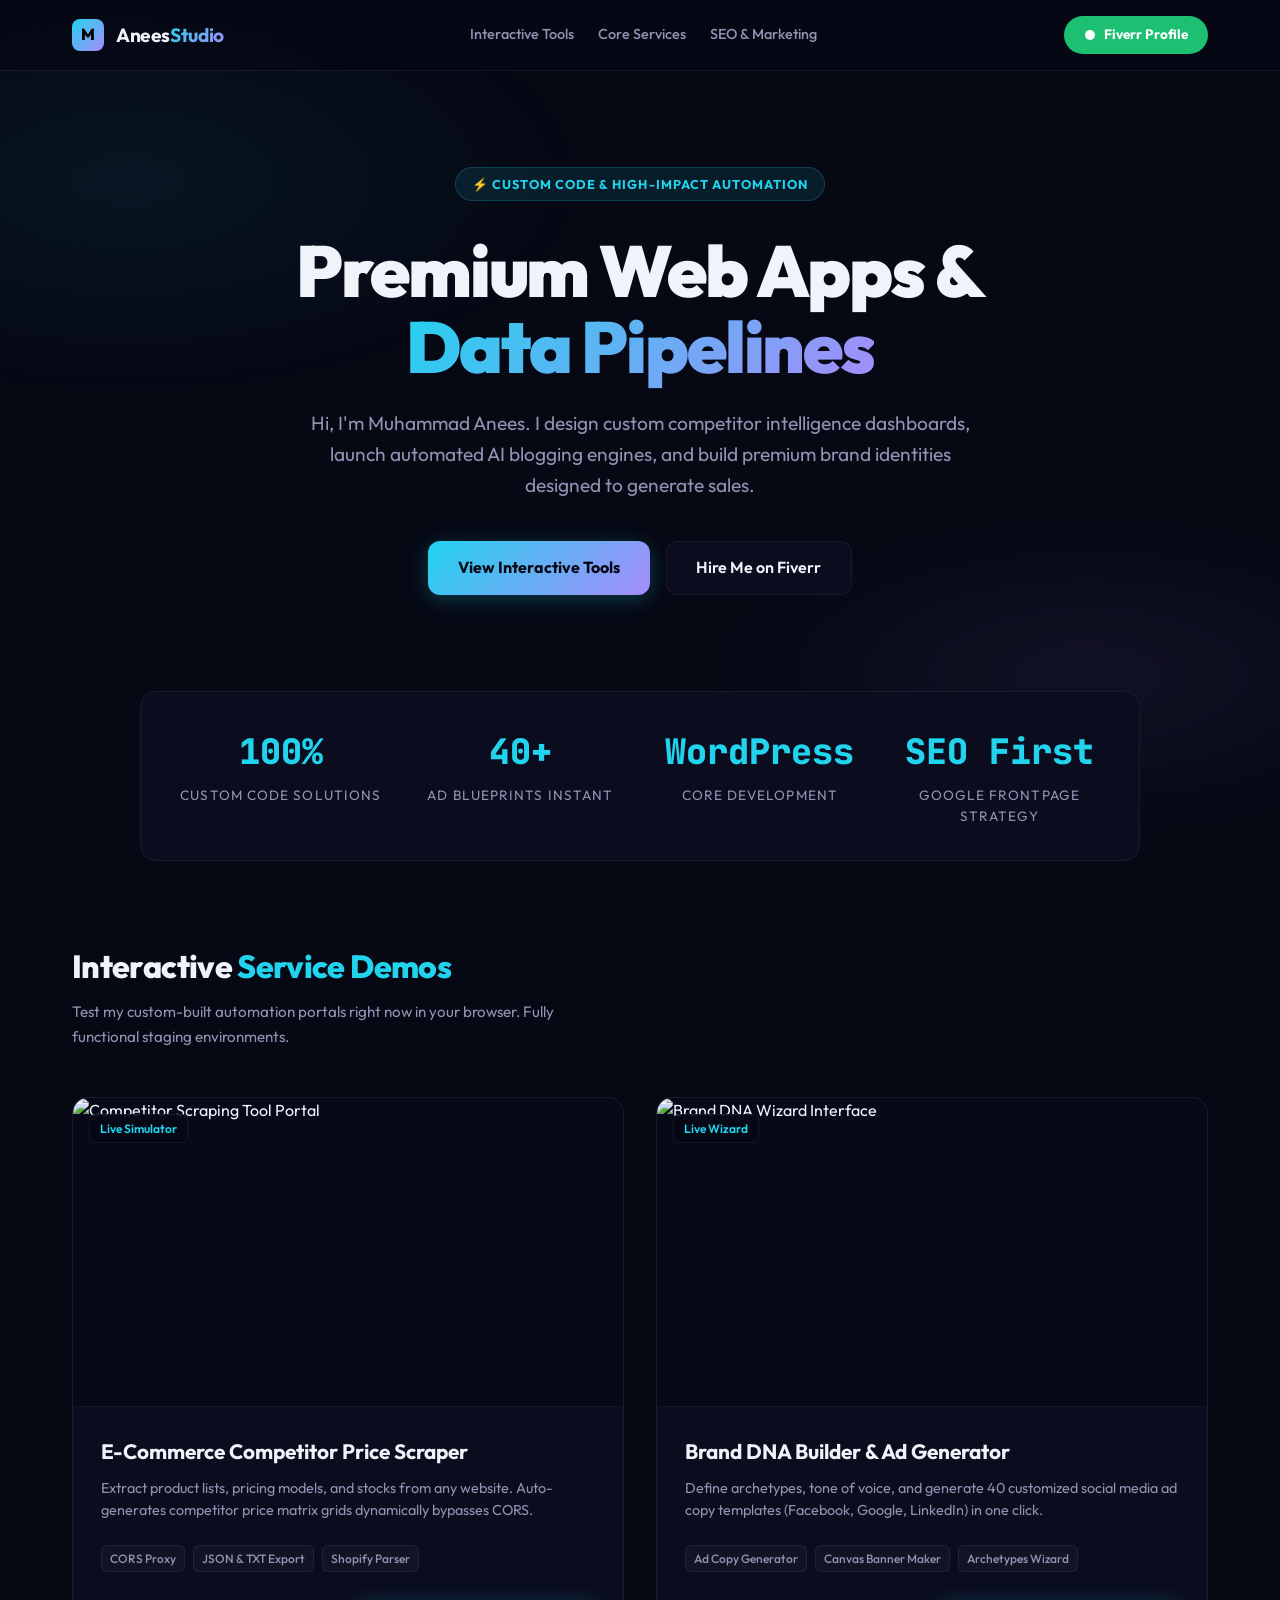
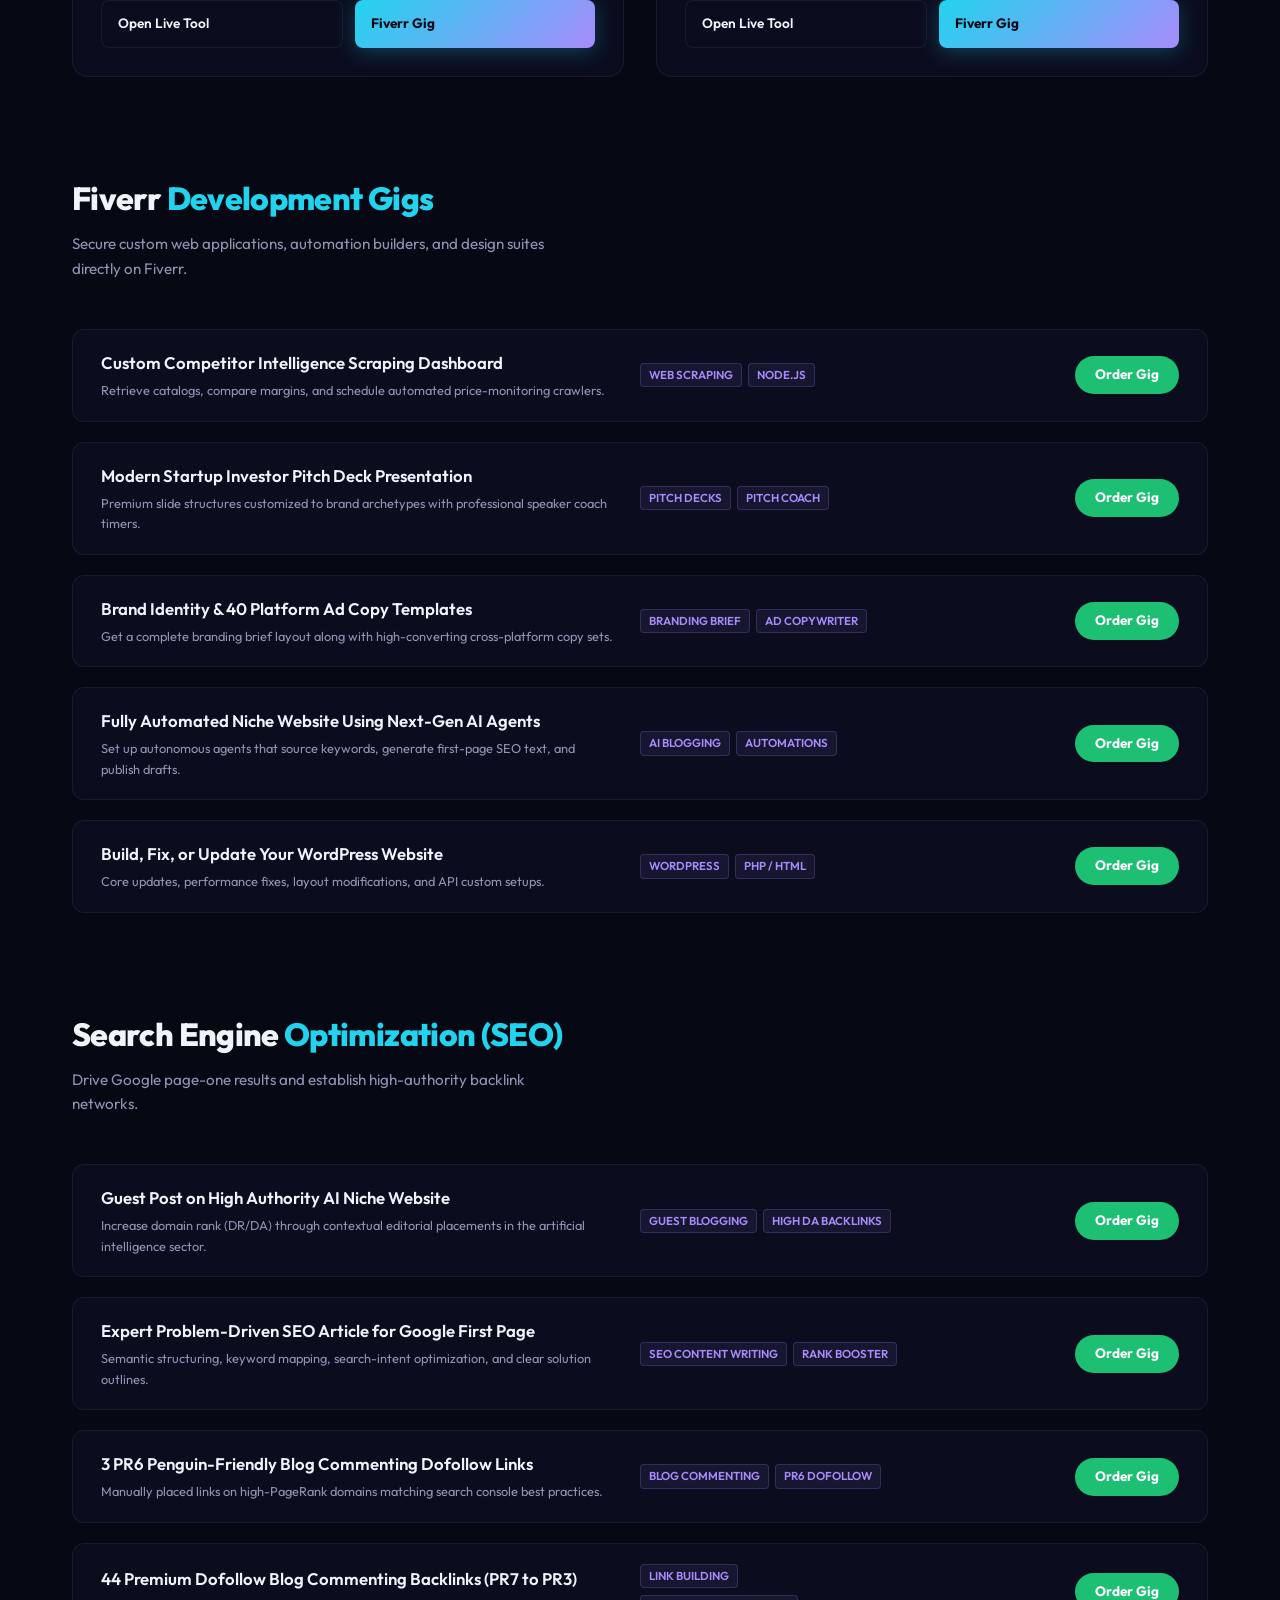
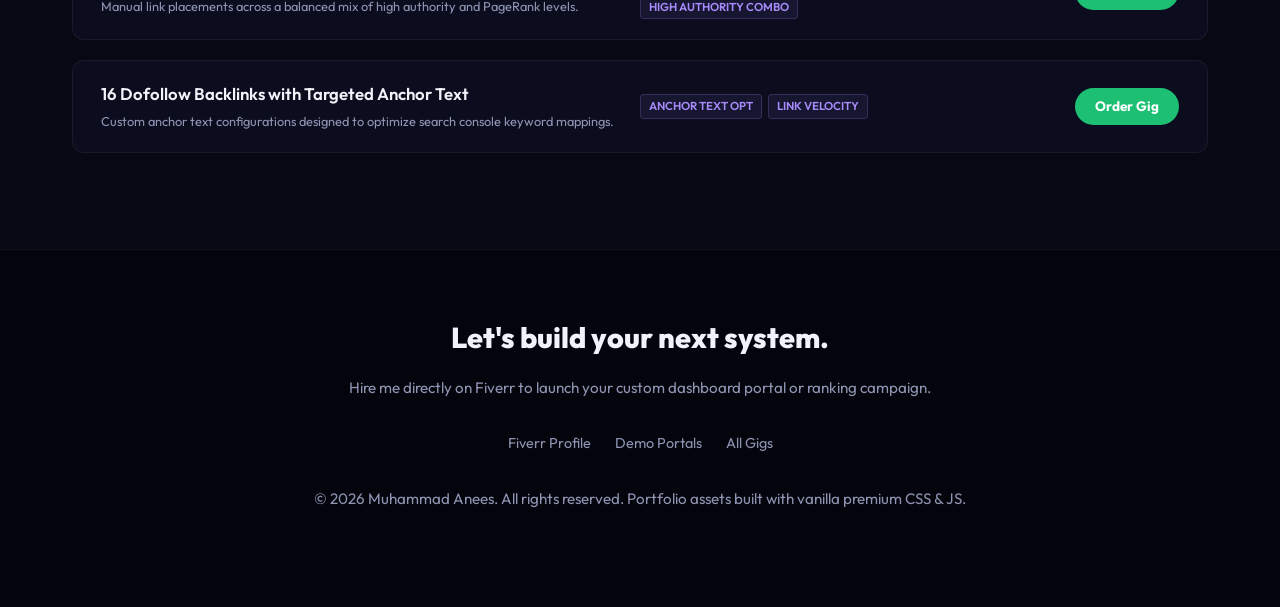
==== index.html @ 30ea53d6 "Add files via upload" ====
<!DOCTYPE html>
<html lang="en">
<head>
  <meta charset="UTF-8">
  <meta name="viewport" content="width=device-width, initial-scale=1.0">
  <title>Muhammad Anees — Premium Tech & Marketing Automations Portfolio</title>
  <meta name="description" content="Portfolio of Muhammad Anees, developer specializing in competitor intelligence scraping, automated AI websites, startup pitch decks, and premium SEO services." />
  <link rel="preconnect" href="https://fonts.googleapis.com">
  <link rel="preconnect" href="https://fonts.gstatic.com" crossorigin>
  <link href="https://fonts.googleapis.com/css2?family=Outfit:wght@300;400;500;600;700;800;900&family=JetBrains+Mono:wght@400;600&display=swap" rel="stylesheet">
  <style>
    /* --- CSS Variables & Design System --- */
    :root {
      --bg: #060814;
      --surface: #0b0d1f;
      --surface-hover: #121633;
      --border: rgba(255, 255, 255, 0.06);
      --border-accent: rgba(34, 211, 238, 0.2);
      --text: #f1f3fa;
      --text-muted: #8e94b2;
      --text-dim: #5c6280;
      
      --cyan: #22d3ee;
      --purple: #a78bfa;
      --pink: #f472b6;
      --green: #34d399;
      --yellow: #fbbf24;
      
      --glow-cyan: 0 0 30px rgba(34, 211, 238, 0.15);
      --glow-purple: 0 0 30px rgba(167, 139, 250, 0.15);
      --radius: 16px;
      --transition: all 0.3s cubic-bezier(0.4, 0, 0.2, 1);
    }

    * { box-sizing: border-box; margin: 0; padding: 0; }
    html { scroll-behavior: smooth; }
    body {
      font-family: 'Outfit', sans-serif;
      background: var(--bg);
      color: var(--text);
      overflow-x: hidden;
      line-height: 1.6;
    }

    /* --- Background Mesh --- */
    .bg-mesh {
      position: fixed; inset: 0; z-index: -1; pointer-events: none;
      background:
        radial-gradient(ellipse 60% 40% at 10% 20%, rgba(34, 211, 238, 0.07) 0%, transparent 60%),
        radial-gradient(ellipse 50% 30% at 85% 75%, rgba(167, 139, 250, 0.08) 0%, transparent 60%);
    }

    /* --- Header & Navigation --- */
    header {
      position: sticky; top: 0; z-index: 100;
      backdrop-filter: blur(24px);
      -webkit-backdrop-filter: blur(24px);
      background: rgba(6, 8, 20, 0.7);
      border-bottom: 1.5px solid var(--border);
    }
    .header-container {
      max-width: 1200px; margin: 0 auto; padding: 1rem 2rem;
      display: flex; justify-content: space-between; align-items: center;
    }
    .logo-container {
      display: flex; align-items: center; gap: 0.75rem;
    }
    .logo-icon {
      width: 32px; height: 32px; border-radius: 8px;
      background: linear-gradient(135deg, var(--cyan), var(--purple));
      display: flex; align-items: center; justify-content: center;
      font-weight: 800; font-size: 1rem; color: #000;
    }
    .logo-text { font-size: 1.2rem; font-weight: 700; letter-spacing: -0.02em; }
    .logo-text span {
      background: linear-gradient(135deg, var(--cyan), var(--purple));
      -webkit-background-clip: text; background-clip: text; -webkit-text-fill-color: transparent;
    }
    nav { display: flex; gap: 1.5rem; }
    nav a {
      color: var(--text-muted); text-decoration: none; font-size: 0.9rem; font-weight: 500;
      transition: var(--transition);
    }
    nav a:hover { color: var(--cyan); }
    
    .btn-fiverr {
      background: #1dbf73; color: #fff; border: none; font-weight: 700; font-size: 0.85rem;
      padding: 0.5rem 1.25rem; border-radius: 99px; cursor: pointer; text-decoration: none;
      display: inline-flex; align-items: center; gap: 0.5rem; transition: var(--transition);
    }
    .btn-fiverr:hover { transform: translateY(-1px); box-shadow: 0 4px 15px rgba(29, 191, 115, 0.3); }

    /* --- Hero Section --- */
    .hero {
      max-width: 1200px; margin: 0 auto; padding: 6rem 2rem 4rem;
      text-align: center; position: relative;
    }
    .badge-hero {
      display: inline-flex; align-items: center; gap: 0.5rem;
      background: rgba(34, 211, 238, 0.1); border: 1.5px solid var(--border-accent);
      border-radius: 99px; padding: 6px 16px; font-size: 0.8rem; font-weight: 700;
      color: var(--cyan); letter-spacing: 0.08em; text-transform: uppercase;
      margin-bottom: 2rem;
    }
    .hero h1 {
      font-size: clamp(2.5rem, 6vw, 4.5rem); font-weight: 900; line-height: 1.05;
      letter-spacing: -0.03em; margin-bottom: 1.5rem;
    }
    .hero h1 span {
      background: linear-gradient(135deg, var(--cyan), var(--purple));
      -webkit-background-clip: text; background-clip: text; -webkit-text-fill-color: transparent;
    }
    .hero p {
      font-size: clamp(1rem, 2vw, 1.2rem); color: var(--text-muted); max-width: 700px;
      margin: 0 auto 2.5rem; font-weight: 400;
    }
    .hero-ctas { display: flex; justify-content: center; gap: 1rem; flex-wrap: wrap; }
    
    .btn-primary {
      background: linear-gradient(135deg, var(--cyan), var(--purple));
      color: #060814; border: none; font-weight: 700; padding: 0.85rem 1.85rem;
      border-radius: 12px; cursor: pointer; text-decoration: none;
      display: inline-flex; align-items: center; gap: 0.5rem; transition: var(--transition);
      box-shadow: 0 4px 20px rgba(34, 211, 238, 0.25);
    }
    .btn-primary:hover { transform: translateY(-2px); box-shadow: 0 8px 30px rgba(34, 211, 238, 0.4); }

    .btn-secondary {
      background: var(--surface); color: var(--text); border: 1.5px solid var(--border);
      font-weight: 600; padding: 0.85rem 1.85rem; border-radius: 12px;
      cursor: pointer; text-decoration: none; display: inline-flex; align-items: center;
      gap: 0.5rem; transition: var(--transition);
    }
    .btn-secondary:hover { border-color: var(--cyan); color: var(--cyan); }

    /* --- Stats Section --- */
    .stats-bar {
      max-width: 1000px; margin: 2rem auto 5rem;
      display: grid; grid-template-columns: repeat(auto-fit, minmax(200px, 1fr));
      gap: 1.5rem; background: var(--surface); border: 1.5px solid var(--border);
      border-radius: var(--radius); padding: 2rem; text-align: center;
    }
    .stat-item h3 {
      font-size: 2.2rem; font-weight: 800; color: var(--cyan); margin-bottom: 0.25rem;
      font-family: 'JetBrains Mono', monospace;
    }
    .stat-item p { font-size: 0.85rem; color: var(--text-muted); text-transform: uppercase; letter-spacing: 0.08em; }

    /* --- Interactive Portfolios Section --- */
    .section-container {
      max-width: 1200px; margin: 0 auto 6rem; padding: 0 2rem;
    }
    .section-header {
      margin-bottom: 3rem; text-align: left; position: relative;
    }
    .section-header h2 { font-size: 2rem; font-weight: 800; letter-spacing: -0.02em; }
    .section-header h2 span { color: var(--cyan); }
    .section-header p { color: var(--text-muted); font-size: 0.95rem; margin-top: 0.5rem; max-width: 500px; }

    .demo-grid {
      display: grid; grid-template-columns: 1fr 1fr; gap: 2rem; margin-bottom: 4rem;
    }
    .demo-card {
      background: var(--surface); border: 1.5px solid var(--border);
      border-radius: var(--radius); overflow: hidden; display: flex; flex-direction: column;
      transition: var(--transition);
    }
    .demo-card:hover {
      border-color: var(--border-accent); transform: translateY(-3px);
      box-shadow: var(--glow-cyan);
    }
    .demo-preview-media {
      width: 100%; aspect-ratio: 16 / 9; background: #070918;
      border-bottom: 1.5px solid var(--border); position: relative; overflow: hidden;
    }
    .demo-preview-media img { width: 100%; height: 100%; object-fit: cover; transition: var(--transition); }
    .demo-card:hover .demo-preview-media img { transform: scale(1.03); }
    
    .demo-badge-floating {
      position: absolute; top: 1rem; left: 1rem;
      background: rgba(6, 8, 20, 0.85); border: 1px solid var(--border);
      border-radius: 6px; padding: 4px 10px; font-size: 0.75rem; font-weight: 600;
      color: var(--cyan); backdrop-filter: blur(8px);
    }
    
    .demo-info { padding: 1.75rem; display: flex; flex-direction: column; flex: 1; }
    .demo-info h3 { font-size: 1.3rem; font-weight: 700; margin-bottom: 0.5rem; }
    .demo-info p { font-size: 0.9rem; color: var(--text-muted); margin-bottom: 1.5rem; line-height: 1.55; }
    
    .feature-tags { display: flex; flex-wrap: wrap; gap: 0.5rem; margin-bottom: 1.75rem; }
    .feature-tag {
      background: rgba(255, 255, 255, 0.03); border: 1px solid var(--border);
      border-radius: 6px; padding: 3px 8px; font-size: 0.75rem; font-weight: 500;
      color: var(--text-muted);
    }
    
    .demo-actions {
      display: flex; gap: 0.75rem; margin-top: auto;
    }
    .demo-actions .btn { flex: 1; font-size: 0.85rem; padding: 0.75rem 1rem; border-radius: 8px; text-align: center; }

    /* --- Gig Services Table List --- */
    .gigs-list {
      display: flex; flex-direction: column; gap: 1.25rem;
    }
    .gig-row-item {
      background: var(--surface); border: 1.5px solid var(--border);
      border-radius: 12px; padding: 1.25rem 1.75rem;
      display: grid; grid-template-columns: 2fr 1fr 1fr; align-items: center;
      gap: 1.5rem; transition: var(--transition);
    }
    .gig-row-item:hover {
      border-color: rgba(167, 139, 250, 0.25); background: var(--surface-hover);
    }
    .gig-title-col h4 { font-size: 1.05rem; font-weight: 600; margin-bottom: 0.2rem; }
    .gig-title-col p { font-size: 0.8rem; color: var(--text-muted); }
    .gig-badge-col { display: flex; flex-wrap: wrap; gap: 0.4rem; }
    .gig-badge-col span {
      background: rgba(167, 139, 250, 0.08); border: 1px solid rgba(167, 139, 250, 0.2);
      border-radius: 4px; padding: 2px 8px; font-size: 0.72rem; font-weight: 600;
      color: var(--purple); text-transform: uppercase;
    }
    .gig-cta-col { text-align: right; }
    
    /* --- Contact Footer --- */
    footer {
      border-top: 1px solid var(--border); background: #03040c;
      padding: 4rem 2rem; text-align: center;
    }
    .footer-content { max-width: 800px; margin: 0 auto; }
    .footer-content h2 { font-size: 1.8rem; font-weight: 800; margin-bottom: 1rem; }
    .footer-content p { color: var(--text-muted); font-size: 0.95rem; margin-bottom: 2rem; }
    .social-links { display: flex; justify-content: center; gap: 1.5rem; margin-bottom: 2rem; }
    .social-links a { color: var(--text-muted); text-decoration: none; font-size: 0.9rem; transition: var(--transition); }
    .social-links a:hover { color: var(--cyan); }
    .copyright { font-size: 0.8rem; color: var(--text-dim); }

    /* --- Responsive Styling --- */
    @media (max-width: 860px) {
      .demo-grid { grid-template-columns: 1fr; }
      .gig-row-item { grid-template-columns: 1fr; gap: 0.75rem; text-align: left; }
      .gig-cta-col { text-align: left; margin-top: 0.5rem; }
      nav { display: none; }
    }
  </style>
</head>
<body>
  <div class="bg-mesh"></div>

  <!-- Header -->
  <header>
    <div class="header-container">
      <div class="logo-container">
        <div class="logo-icon">M</div>
        <div class="logo-text">Anees<span>Studio</span></div>
      </div>
      <nav>
        <a href="#interactive-suites">Interactive Tools</a>
        <a href="#branding-services">Core Services</a>
        <a href="#seo-services">SEO & Marketing</a>
      </nav>
      <a href="https://www.fiverr.com/apprentice_need" target="_blank" class="btn-fiverr">
        <svg width="12" height="12" viewBox="0 0 12 12" fill="currentColor">
          <circle cx="6" cy="6" r="5"/>
        </svg>
        Fiverr Profile
      </a>
    </div>
  </header>

  <!-- Hero Section -->
  <section class="hero">
    <div class="badge-hero">⚡ Custom Code & High-Impact Automation</div>
    <h1>Premium Web Apps &<br><span>Data Pipelines</span></h1>
    <p>Hi, I'm Muhammad Anees. I design custom competitor intelligence dashboards, launch automated AI blogging engines, and build premium brand identities designed to generate sales.</p>
    <div class="hero-ctas">
      <a href="#interactive-suites" class="btn-primary">View Interactive Tools</a>
      <a href="https://www.fiverr.com/apprentice_need" target="_blank" class="btn-secondary">Hire Me on Fiverr</a>
    </div>
  </section>

  <!-- Stats -->
  <section class="stats-bar">
    <div class="stat-item">
      <h3>100%</h3>
      <p>Custom Code Solutions</p>
    </div>
    <div class="stat-item">
      <h3>40+</h3>
      <p>Ad Blueprints Instant</p>
    </div>
    <div class="stat-item">
      <h3>WordPress</h3>
      <p>Core Development</p>
    </div>
    <div class="stat-item">
      <h3>SEO First</h3>
      <p>Google Frontpage Strategy</p>
    </div>
  </section>

  <!-- Interactive Suites Section -->
  <section id="interactive-suites" class="section-container">
    <div class="section-header">
      <h2>Interactive <span>Service Demos</span></h2>
      <p>Test my custom-built automation portals right now in your browser. Fully functional staging environments.</p>
    </div>

    <div class="demo-grid">
      <!-- Demo 1: SpyGlass Scraper -->
      <div class="demo-card">
        <div class="demo-preview-media">
          <img src="web_scraper_preview_1783635718986.webp" alt="Competitor Scraping Tool Portal" />
          <div class="demo-badge-floating">Live Simulator</div>
        </div>
        <div class="demo-info">
          <h3>E-Commerce Competitor Price Scraper</h3>
          <p>Extract product lists, pricing models, and stocks from any website. Auto-generates competitor price matrix grids dynamically bypasses CORS.</p>
          <div class="feature-tags">
            <span class="feature-tag">CORS Proxy</span>
            <span class="feature-tag">JSON & TXT Export</span>
            <span class="feature-tag">Shopify Parser</span>
          </div>
          <div class="demo-actions">
            <a href="web-scraper/index.html" class="btn btn-secondary">Open Live Tool</a>
            <a href="https://www.fiverr.com/apprentice_need/build-a-custom-competitor-intelligence-and-scraping-dashboard" target="_blank" class="btn btn-primary">Fiverr Gig</a>
          </div>
        </div>
      </div>

      <!-- Demo 2: Brand DNA Builder -->
      <div class="demo-card">
        <div class="demo-preview-media">
          <img src="brand_dna_preview_1783634259829.webp" alt="Brand DNA Wizard Interface" />
          <div class="demo-badge-floating">Live Wizard</div>
        </div>
        <div class="demo-info">
          <h3>Brand DNA Builder & Ad Generator</h3>
          <p>Define archetypes, tone of voice, and generate 40 customized social media ad copy templates (Facebook, Google, LinkedIn) in one click.</p>
          <div class="feature-tags">
            <span class="feature-tag">Ad Copy Generator</span>
            <span class="feature-tag">Canvas Banner Maker</span>
            <span class="feature-tag">Archetypes Wizard</span>
          </div>
          <div class="demo-actions">
            <a href="brand-dna-builder/index.html" class="btn btn-secondary">Open Live Tool</a>
            <a href="https://www.fiverr.com/apprentice_need/create-your-brand-identity-ad-copy-templates" target="_blank" class="btn btn-primary">Fiverr Gig</a>
          </div>
        </div>
      </div>
    </div>
  </section>

  <!-- Core Services Gigs Section -->
  <section id="branding-services" class="section-container">
    <div class="section-header">
      <h2>Fiverr <span>Development Gigs</span></h2>
      <p>Secure custom web applications, automation builders, and design suites directly on Fiverr.</p>
    </div>

    <div class="gigs-list">
      <!-- Competitor Scraper Gig -->
      <div class="gig-row-item">
        <div class="gig-title-col">
          <h4>Custom Competitor Intelligence Scraping Dashboard</h4>
          <p>Retrieve catalogs, compare margins, and schedule automated price-monitoring crawlers.</p>
        </div>
        <div class="gig-badge-col">
          <span>Web Scraping</span>
          <span>Node.js</span>
        </div>
        <div class="gig-cta-col">
          <a href="https://www.fiverr.com/apprentice_need/build-a-custom-competitor-intelligence-and-scraping-dashboard" target="_blank" class="btn-fiverr">Order Gig</a>
        </div>
      </div>

      <!-- Startup Investor Pitch Deck Gig -->
      <div class="gig-row-item">
        <div class="gig-title-col">
          <h4>Modern Startup Investor Pitch Deck Presentation</h4>
          <p>Premium slide structures customized to brand archetypes with professional speaker coach timers.</p>
        </div>
        <div class="gig-badge-col">
          <span>Pitch Decks</span>
          <span>Pitch Coach</span>
        </div>
        <div class="gig-cta-col">
          <a href="https://www.fiverr.com/apprentice_need/design-a-modern-startup-investor-pitch-deck-presentation" target="_blank" class="btn-fiverr">Order Gig</a>
        </div>
      </div>

      <!-- Brand Identity Ad Copy Gig -->
      <div class="gig-row-item">
        <div class="gig-title-col">
          <h4>Brand Identity &amp; 40 Platform Ad Copy Templates</h4>
          <p>Get a complete branding brief layout along with high-converting cross-platform copy sets.</p>
        </div>
        <div class="gig-badge-col">
          <span>Branding Brief</span>
          <span>Ad Copywriter</span>
        </div>
        <div class="gig-cta-col">
          <a href="https://www.fiverr.com/apprentice_need/create-your-brand-identity-ad-copy-templates" target="_blank" class="btn-fiverr">Order Gig</a>
        </div>
      </div>

      <!-- Automated Niche Website Gig -->
      <div class="gig-row-item">
        <div class="gig-title-col">
          <h4>Fully Automated Niche Website Using Next-Gen AI Agents</h4>
          <p>Set up autonomous agents that source keywords, generate first-page SEO text, and publish drafts.</p>
        </div>
        <div class="gig-badge-col">
          <span>AI Blogging</span>
          <span>Automations</span>
        </div>
        <div class="gig-cta-col">
          <a href="https://www.fiverr.com/apprentice_need/build-a-fully-automated-niche-website-using-next-gen-ai-agents" target="_blank" class="btn-fiverr">Order Gig</a>
        </div>
      </div>

      <!-- Wordpress Website Gig -->
      <div class="gig-row-item">
        <div class="gig-title-col">
          <h4>Build, Fix, or Update Your WordPress Website</h4>
          <p>Core updates, performance fixes, layout modifications, and API custom setups.</p>
        </div>
        <div class="gig-badge-col">
          <span>WordPress</span>
          <span>PHP / HTML</span>
        </div>
        <div class="gig-cta-col">
          <a href="https://www.fiverr.com/apprentice_need/build-fix-or-update-your-wordpress-website" target="_blank" class="btn-fiverr">Order Gig</a>
        </div>
      </div>
    </div>
  </section>

  <!-- SEO Gigs Section -->
  <section id="seo-services" class="section-container">
    <div class="section-header">
      <h2>Search Engine <span>Optimization (SEO)</span></h2>
      <p>Drive Google page-one results and establish high-authority backlink networks.</p>
    </div>

    <div class="gigs-list">
      <!-- Guest Post Gig -->
      <div class="gig-row-item">
        <div class="gig-title-col">
          <h4>Guest Post on High Authority AI Niche Website</h4>
          <p>Increase domain rank (DR/DA) through contextual editorial placements in the artificial intelligence sector.</p>
        </div>
        <div class="gig-badge-col">
          <span>Guest Blogging</span>
          <span>High DA Backlinks</span>
        </div>
        <div class="gig-cta-col">
          <a href="https://www.fiverr.com/apprentice_need/guest-post-on-ai-niche-website-high-dr-and-da" target="_blank" class="btn-fiverr">Order Gig</a>
        </div>
      </div>

      <!-- Google First Page Article Gig -->
      <div class="gig-row-item">
        <div class="gig-title-col">
          <h4>Expert Problem-Driven SEO Article for Google First Page</h4>
          <p>Semantic structuring, keyword mapping, search-intent optimization, and clear solution outlines.</p>
        </div>
        <div class="gig-badge-col">
          <span>SEO Content Writing</span>
          <span>Rank Booster</span>
        </div>
        <div class="gig-cta-col">
          <a href="https://www.fiverr.com/apprentice_need/expert-problem-driven-seo-article-for-google-first-page" target="_blank" class="btn-fiverr">Order Gig</a>
        </div>
      </div>

      <!-- PR6 Blog Commenting Gig -->
      <div class="gig-row-item">
        <div class="gig-title-col">
          <h4>3 PR6 Penguin-Friendly Blog Commenting Dofollow Links</h4>
          <p>Manually placed links on high-PageRank domains matching search console best practices.</p>
        </div>
        <div class="gig-badge-col">
          <span>Blog Commenting</span>
          <span>PR6 Dofollow</span>
        </div>
        <div class="gig-cta-col">
          <a href="https://www.fiverr.com/apprentice_need/do-3-pr6-penguin-friendly-blog-commenting-dofollow-on-actual-pr6-pages" target="_blank" class="btn-fiverr">Order Gig</a>
        </div>
      </div>

      <!-- Manual backlinks list Gig -->
      <div class="gig-row-item">
        <div class="gig-title-col">
          <h4>44 Premium Dofollow Blog Commenting Backlinks (PR7 to PR3)</h4>
          <p>Manual link placements across a balanced mix of high authority and PageRank levels.</p>
        </div>
        <div class="gig-badge-col">
          <span>Link Building</span>
          <span>High Authority Combo</span>
        </div>
        <div class="gig-cta-col">
          <a href="https://www.fiverr.com/apprentice_need/provide-lonely-gig-44-manual-backlinks-from-blog-comments-2pr7-x-3pr6-x-12pr5-x-12xpr4-x-15pr3-all-dofollow-on-actual-page" target="_blank" class="btn-fiverr">Order Gig</a>
        </div>
      </div>

      <!-- Anchor Text Backlinks Gig -->
      <div class="gig-row-item">
        <div class="gig-title-col">
          <h4>16 Dofollow Backlinks with Targeted Anchor Text</h4>
          <p>Custom anchor text configurations designed to optimize search console keyword mappings.</p>
        </div>
        <div class="gig-badge-col">
          <span>Anchor Text Opt</span>
          <span>Link Velocity</span>
        </div>
        <div class="gig-cta-col">
          <a href="https://www.fiverr.com/apprentice_need/add-16-different-4xpr4pr3pr2pr1-dofollow-sites-your-backlink-with-anchor-text" target="_blank" class="btn-fiverr">Order Gig</a>
        </div>
      </div>
    </div>
  </section>

  <!-- Footer -->
  <footer>
    <div class="footer-content">
      <h2>Let's build your next system.</h2>
      <p>Hire me directly on Fiverr to launch your custom dashboard portal or ranking campaign.</p>
      <div class="social-links">
        <a href="https://www.fiverr.com/apprentice_need" target="_blank">Fiverr Profile</a>
        <a href="#interactive-suites">Demo Portals</a>
        <a href="#branding-services">All Gigs</a>
      </div>
      <p class="copyright">© 2026 Muhammad Anees. All rights reserved. Portfolio assets built with vanilla premium CSS & JS.</p>
    </div>
  </footer>
</body>
</html>
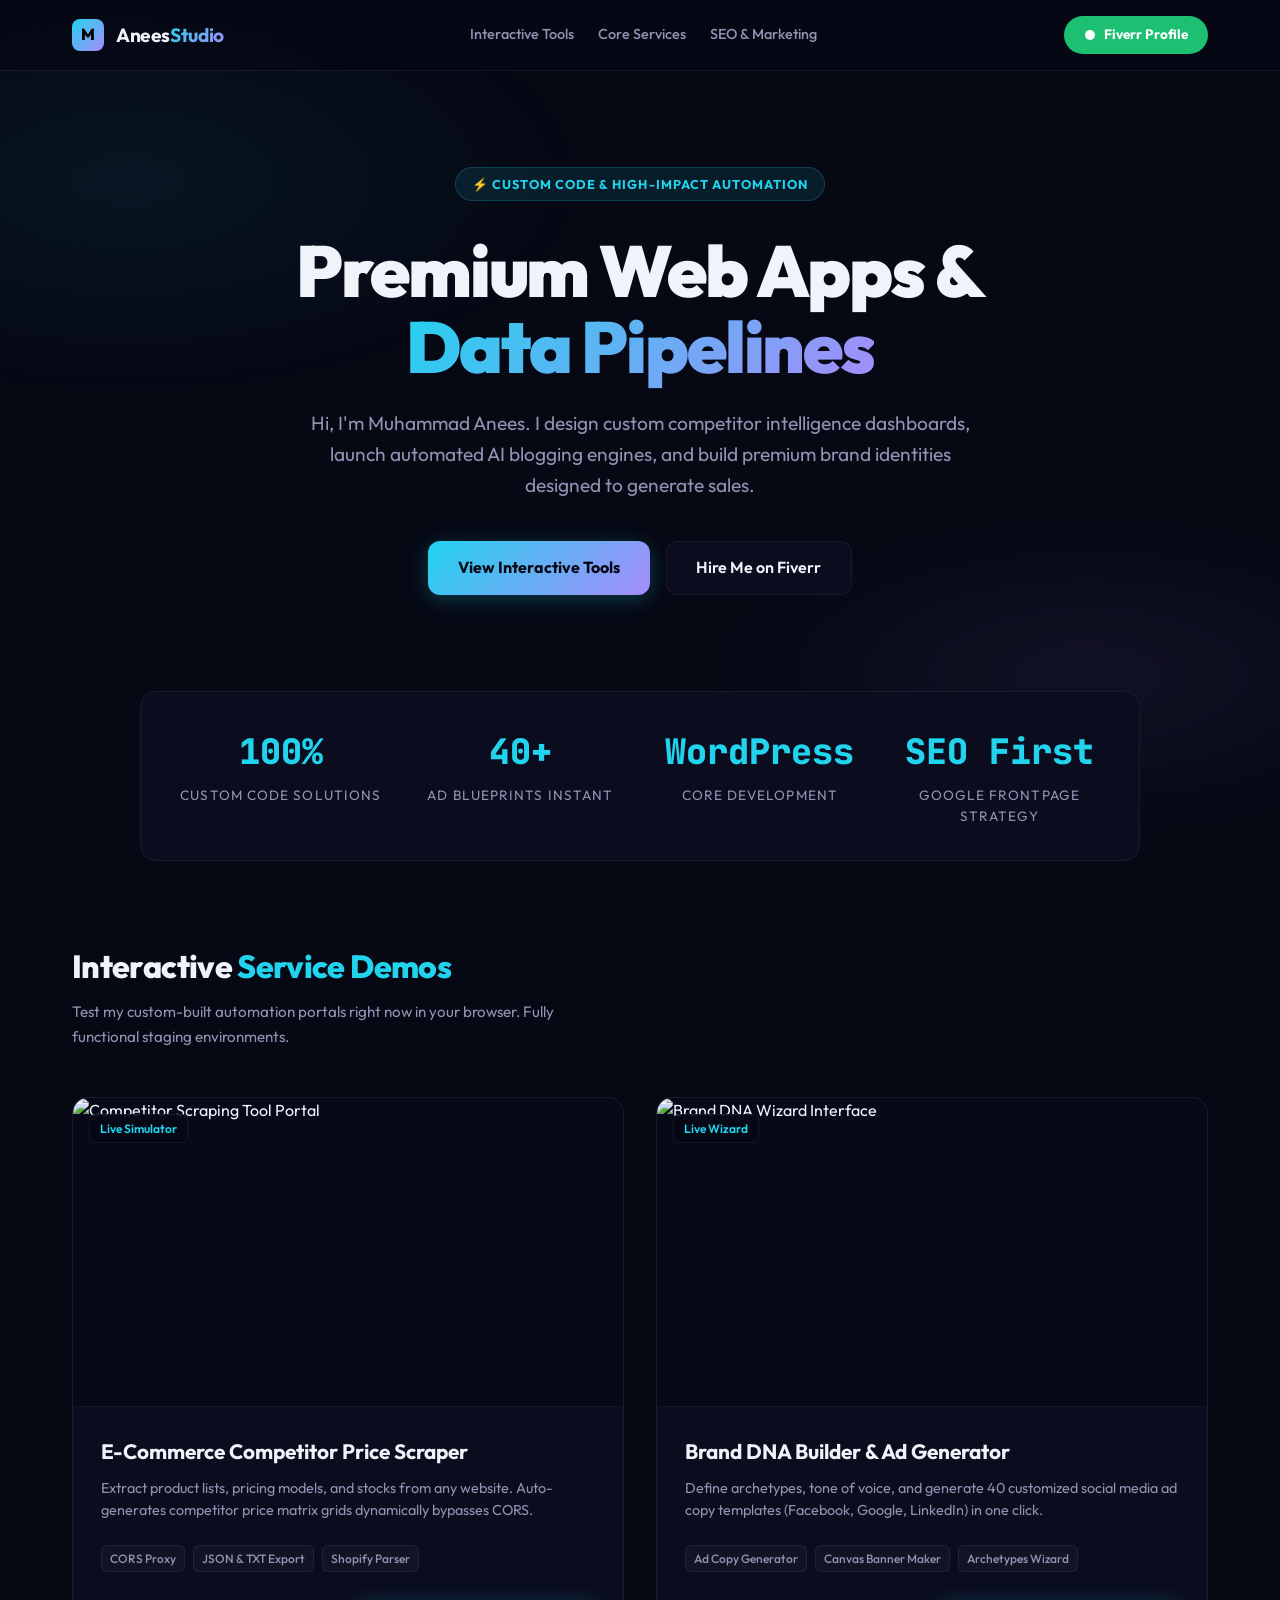
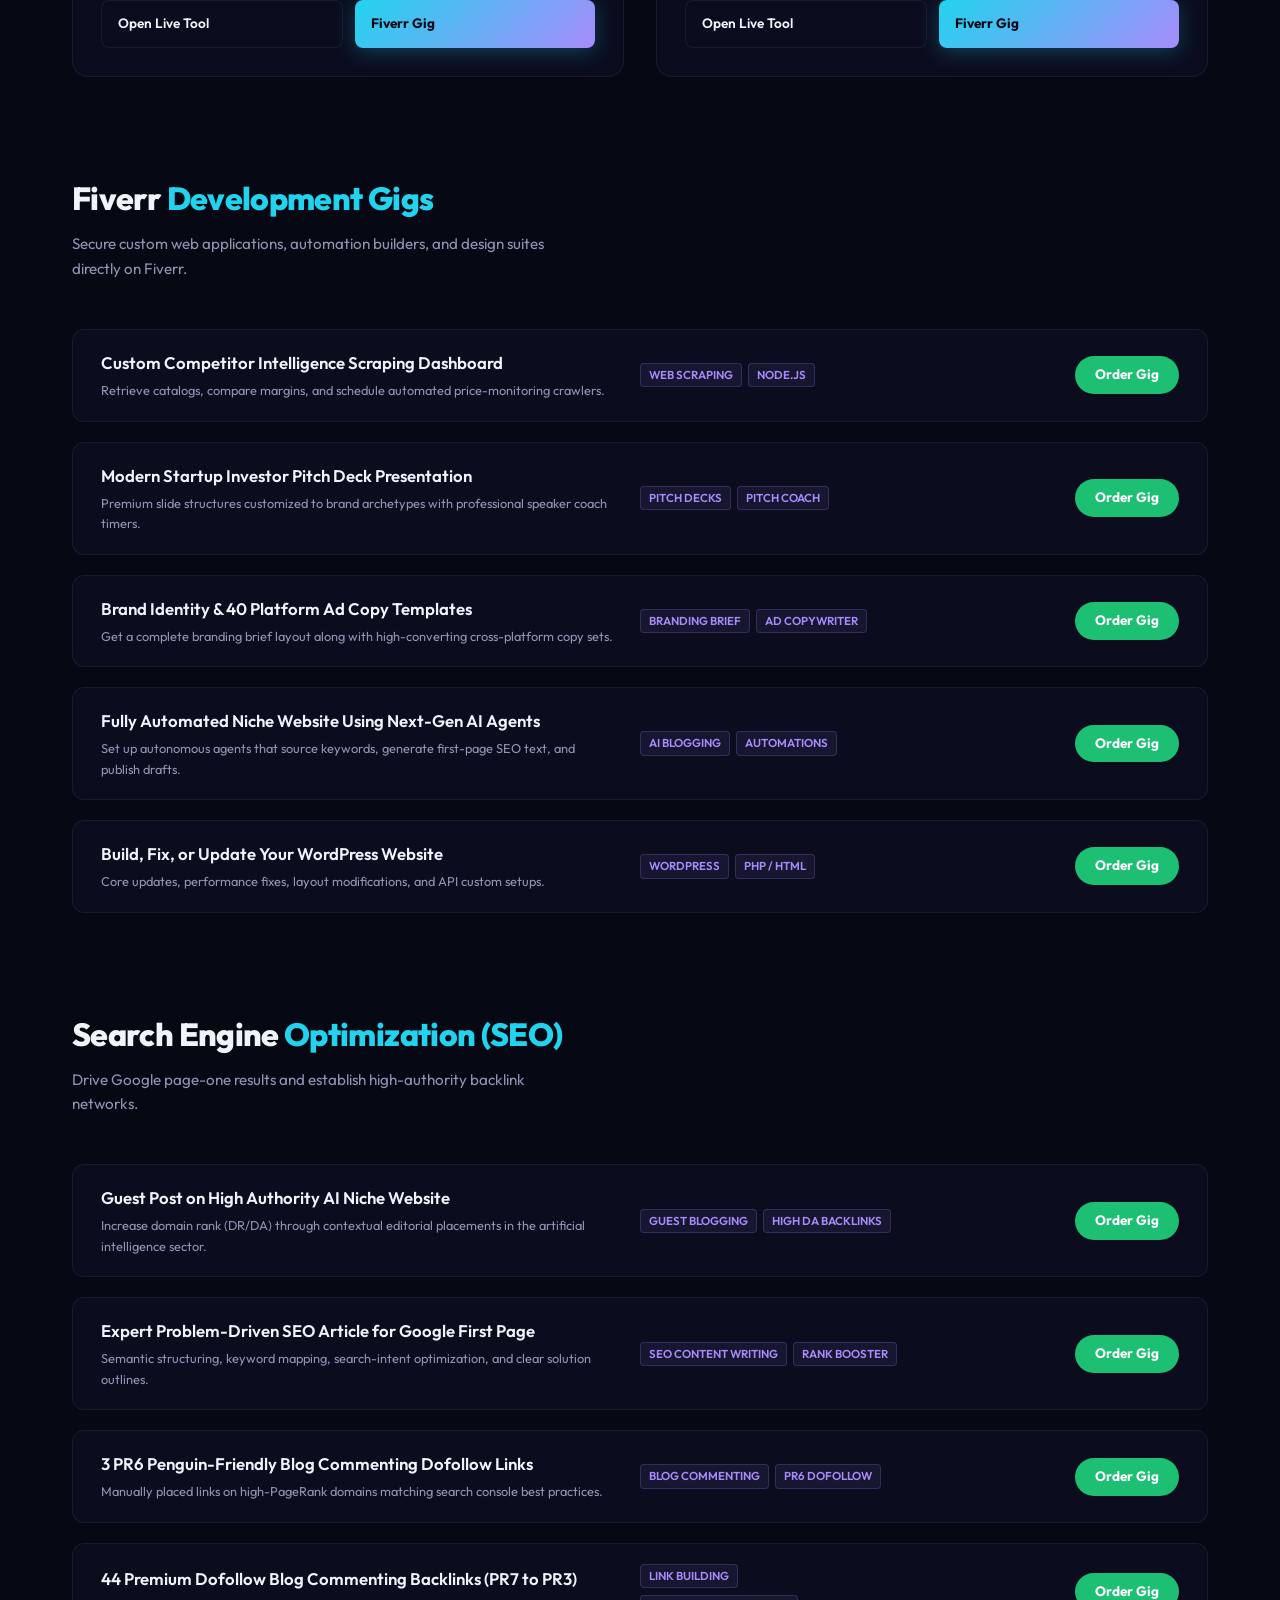
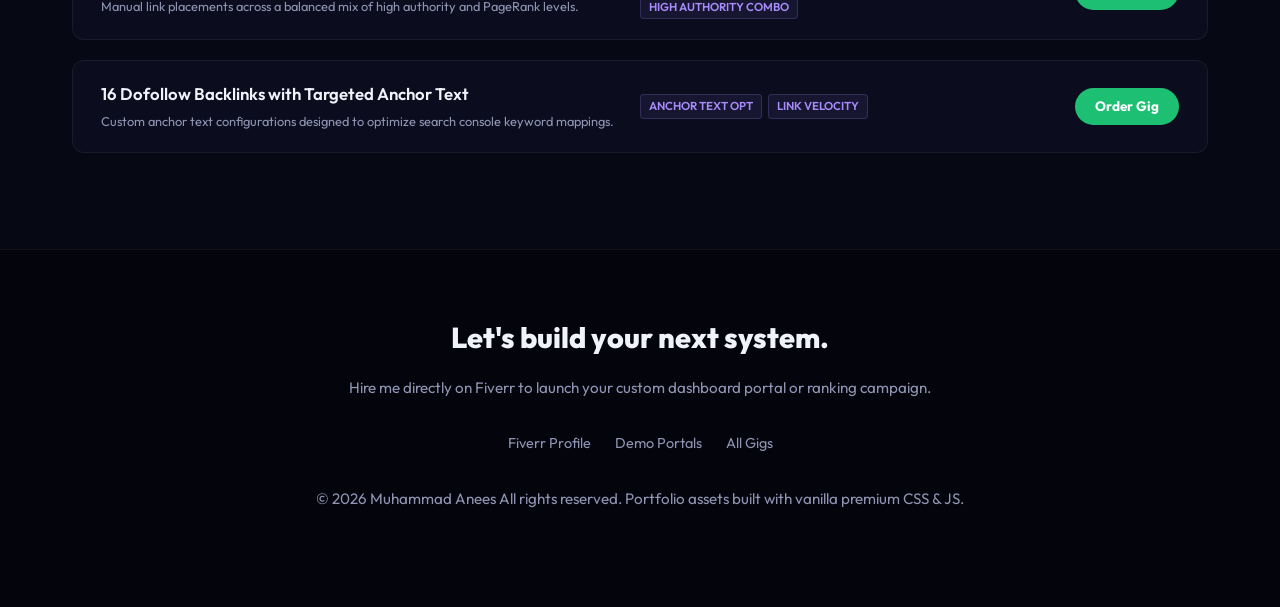
==== commit edd2f241: "Fix copyright text formatting Removed the period before 'All rights reserved' in copyright text." ====
--- a/index.html
+++ b/index.html
@@ -531,7 +531,7 @@
         <a href="#interactive-suites">Demo Portals</a>
         <a href="#branding-services">All Gigs</a>
       </div>
-      <p class="copyright">© 2026 Muhammad Anees. All rights reserved. Portfolio assets built with vanilla premium CSS & JS.</p>
+      <p class="copyright">© 2026 Muhammad Anees All rights reserved. Portfolio assets built with vanilla premium CSS & JS.</p>
     </div>
   </footer>
 </body>
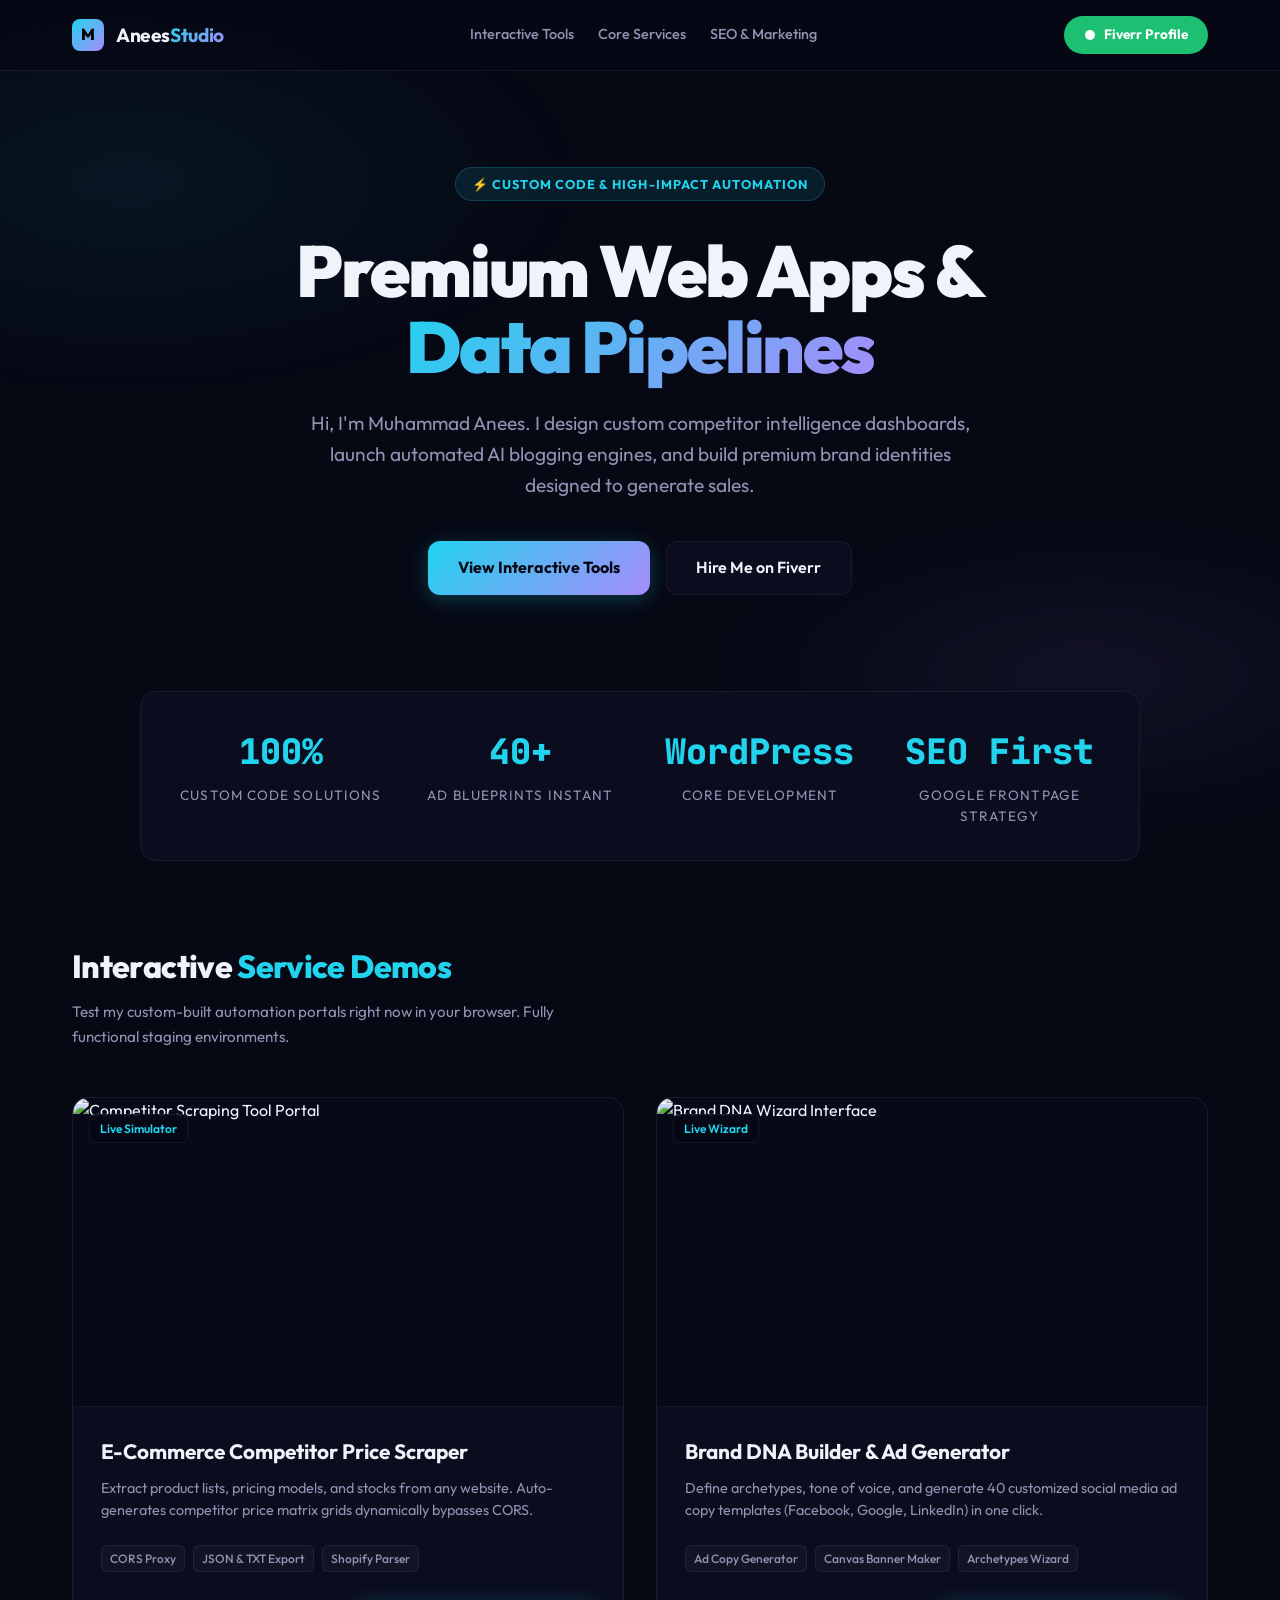
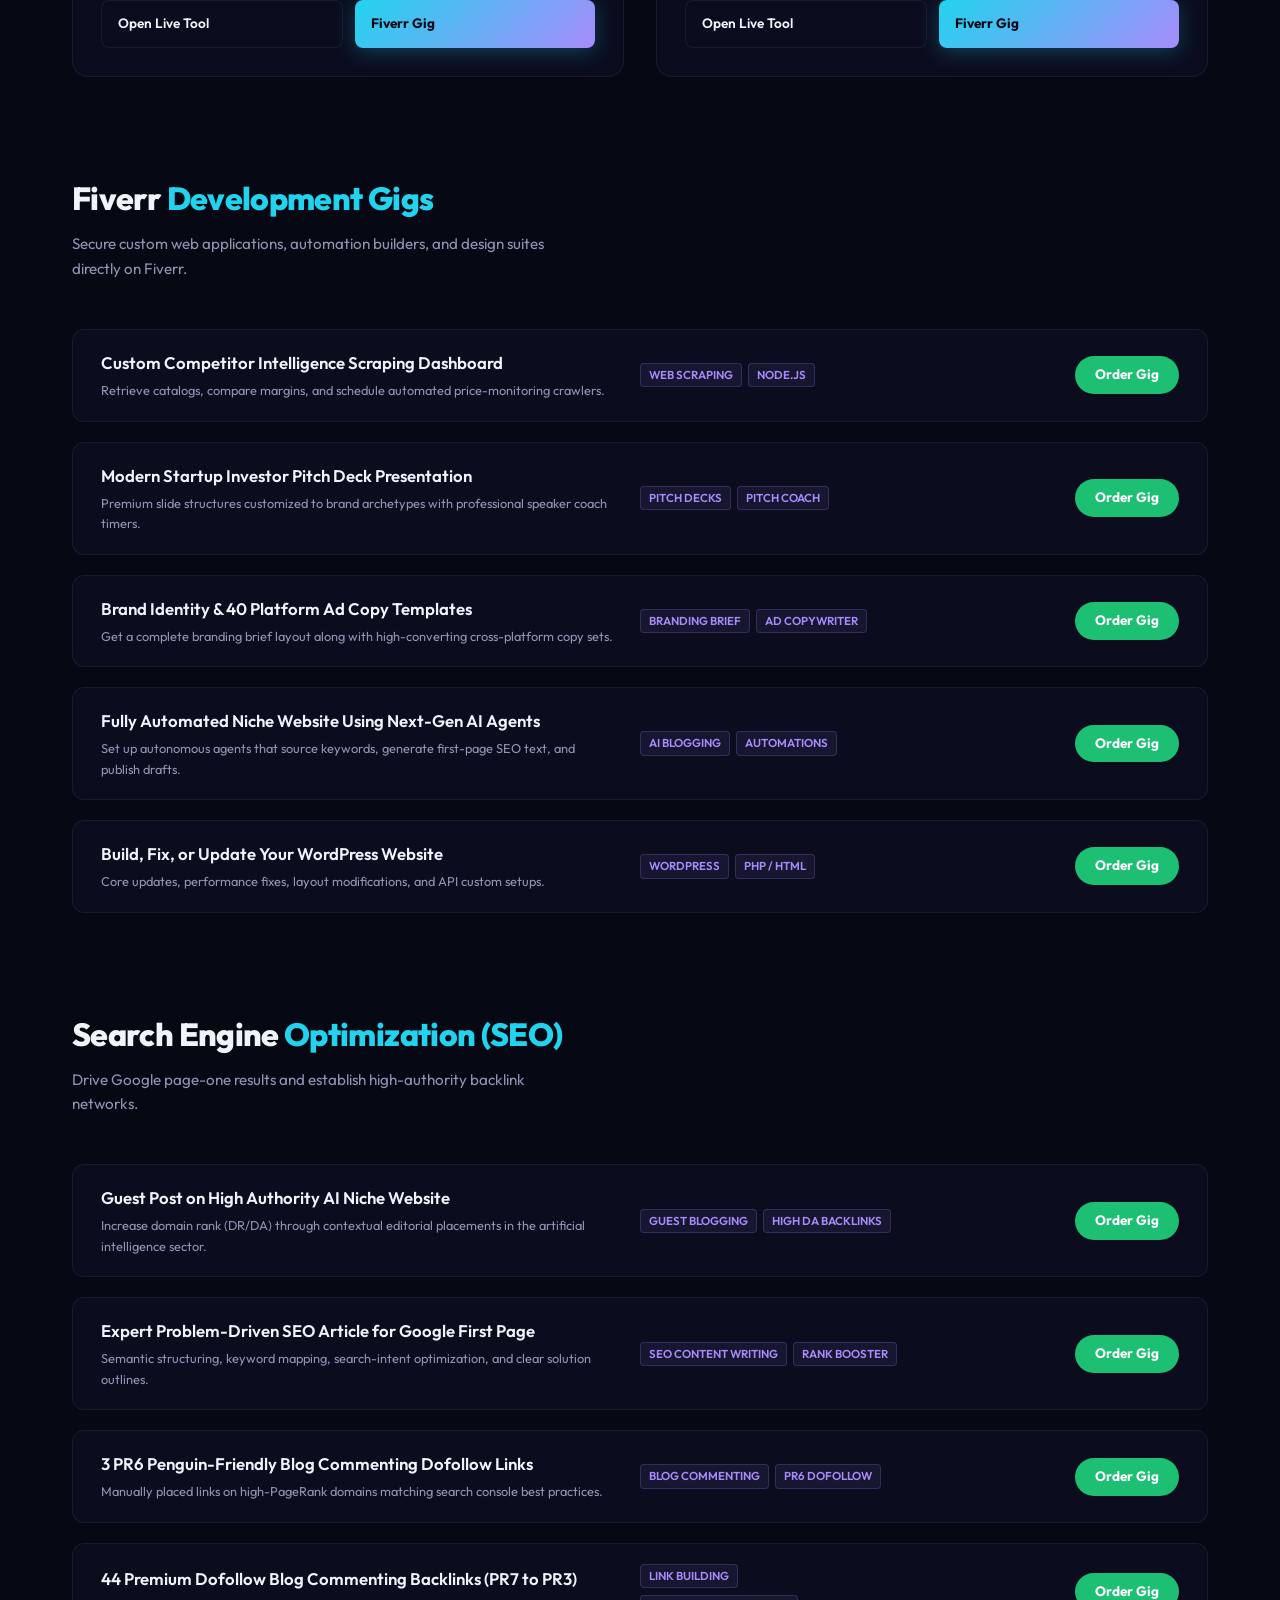
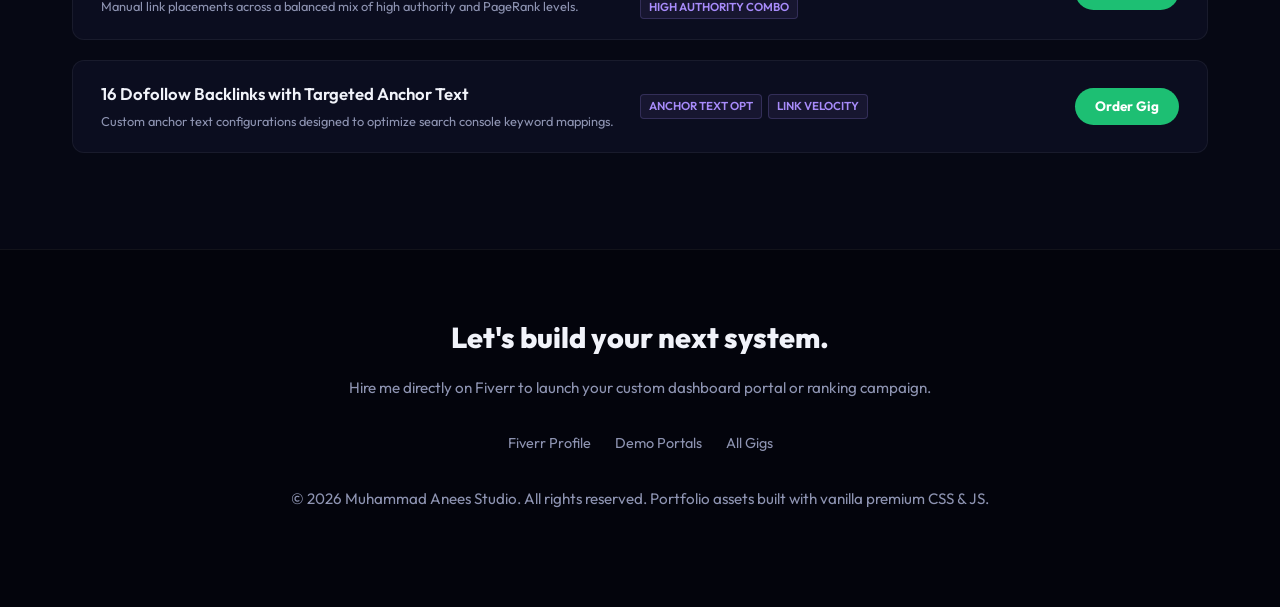
==== commit 57d7fcdf: "Change copyright text in footer Updated copyright text to reflect 'Muhammad Anees Studio'." ====
--- a/index.html
+++ b/index.html
@@ -531,7 +531,8 @@
         <a href="#interactive-suites">Demo Portals</a>
         <a href="#branding-services">All Gigs</a>
       </div>
-      <p class="copyright">© 2026 Muhammad Anees All rights reserved. Portfolio assets built with vanilla premium CSS & JS.</p>
+      <p class="copyright">© 2026 Muhammad Anees Studio. All rights reserved. Portfolio assets built with vanilla premium CSS & JS.</p>
+
     </div>
   </footer>
 </body>
